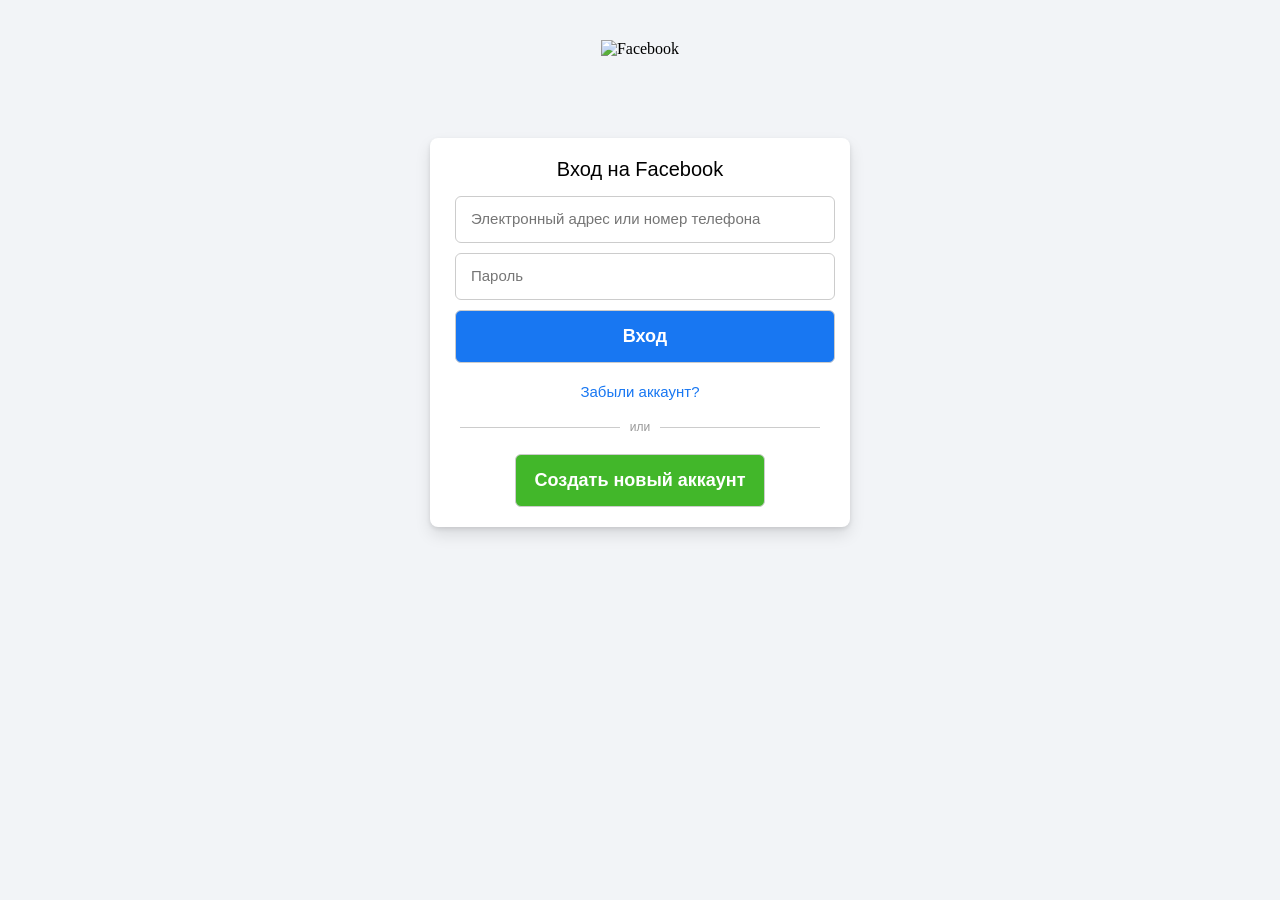
==== LoginPage.html @ eeeb891d "lab2/facebook" ====
<!DOCTYPE html>
<html lang="en">
<head>
    <meta charset="UTF-8">
    <meta name="viewport" content="width=device-width, initial-scale=1.0">
    <title>facebook login page</title>
    <link rel="stylesheet" href="style.css">
    <link rel="icon" href="icon.png" sizes='32x32' type="image/png">
</head>
<body>
    <div class="header-img">
            <img src="https://static.xx.fbcdn.net/rsrc.php/y1/r/4lCu2zih0ca.svg" alt="Facebook">
    </div><br>
    <div class="header-block">
        <span class="header-align">
            Вход на Facebook
        </span>
        <div class="form">
            <form>
                <input type="text" placeholder="Электронный адрес или номер телефона">
                <input type="text" placeholder="Пароль">
                <input type="button" value="Вход" class="btn">
            </form>
        </div>
        <div class="etc">
            <a href="https://youtu.be/dQw4w9WgXcQ?si=NWb4B2N9hnpx9iM" class="zabyli">Забыли аккаунт?</a>
        </div>
        <div class="separator">
            <span>или</span>
        </div>
        <div class="new-acc">
            <input type="button" value="Создать новый аккаунт" class="btn2">
        </div>

    </div>


</body>
</html>
---- style.css ----
body {
    background: #f2f4f7;
}

.header-img{ display: flex; align-content: center; justify-content: center; height: 80px; margin-top: 40px; }

.header-block {
    border-radius: 8px;
    box-shadow: 0 2px 4px #0000001a, 0 8px 16px #0000001a;
    margin: auto;
    padding: 20px;
    width: 380px;
    background: white;
}

.header-align {
    display: flex;
    justify-content: center;
    padding-bottom: 10px;
    font-family: Helvetica;
    font-size: 20px;
}

input {
    width: 100%;
    padding: 12px;
    border-radius: 6px;
    border: 1px solid #ccc;
    box-sizing: border-box;
    margin: 5px;
    padding: 15px;
}


input::placeholder{
    font-size: 15px;
    display: flex;
    align-content: center;
}

.btn{
    font-weight: bold;
    font-size: large;
    font-family: Helvetica;
    color: white;
    background-color: #1877f2;
}

.etc{
    display: flex;
    justify-content: center;
}

.zabyli{
    margin-top: 15px;
    font-size: 15px;
    font-family: Arial, Helvetica, sans-serif;
    text-decoration: none;
    color: #1877f2;
}


.separator {
    display: flex;
    align-items: center;      
    text-align: center;
    margin: 20px 0;           
}

.separator::before,
.separator::after {
    content: "";
    flex: 1;                   
    border-bottom: 1px solid #ccc;  
    margin: 0 10px;            
}

.separator span {
    color: #999;             
    font-size: 12px;      
    font-family: Arial, Helvetica, sans-serif;     
}


.btn2{
    color: white;
    background-color: #42b72a;
    font-weight: bold;
    font-size: large;
    width: 250px;
    display: flex;
    margin: auto;

}

.btn:hover{
    background-color: #1971e5;
}

.btn2:hover{
    background-color: #3fb328;
}
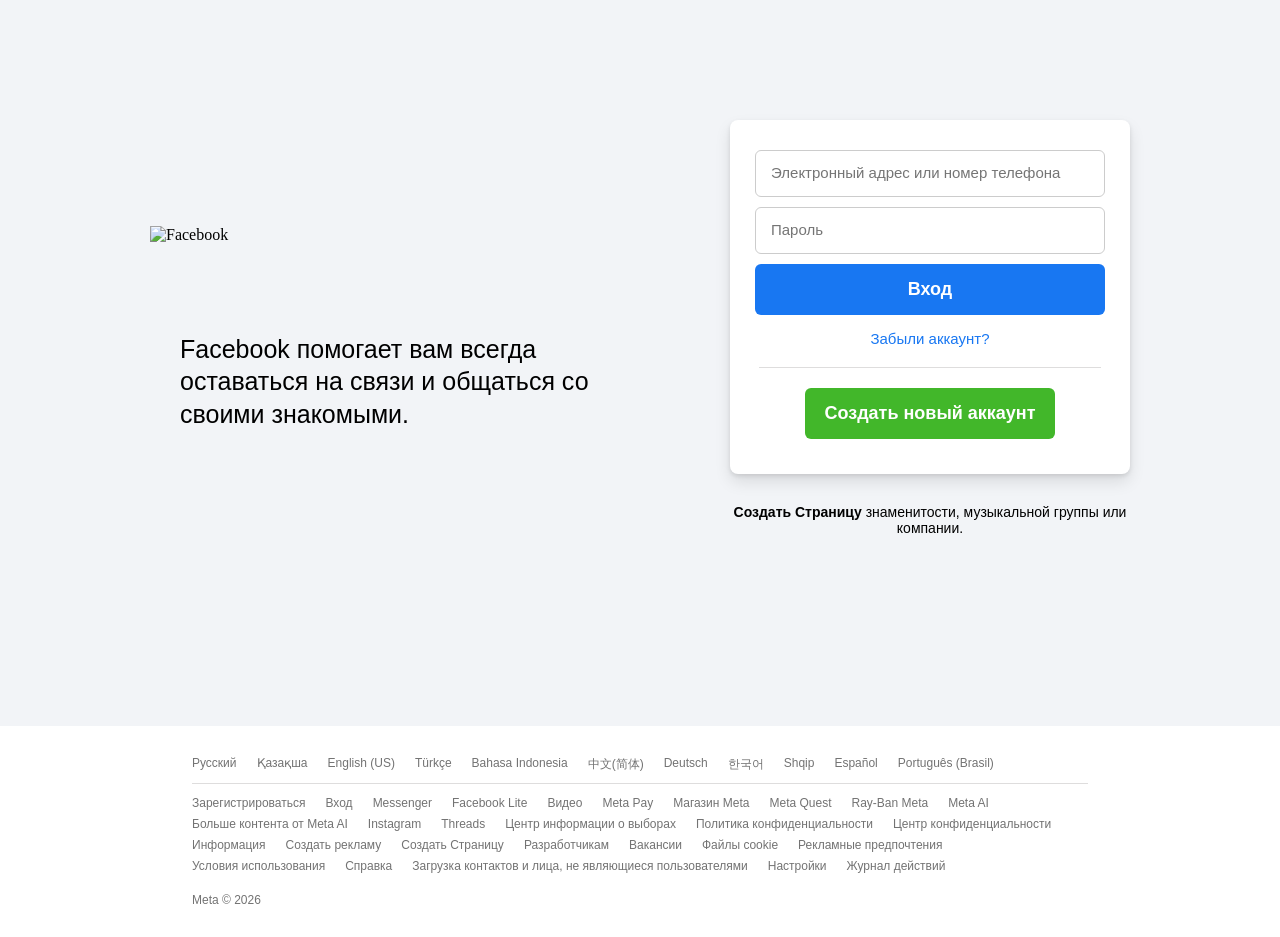
==== commit 71ab18bb: "facebook final" ====
--- a/LoginPage.html
+++ b/LoginPage.html
@@ -8,33 +8,88 @@
     <link rel="icon" href="icon.png" sizes='32x32' type="image/png">
 </head>
 <body>
-    <div class="header-img">
-            <img src="https://static.xx.fbcdn.net/rsrc.php/y1/r/4lCu2zih0ca.svg" alt="Facebook">
-    </div><br>
-    <div class="header-block">
-        <span class="header-align">
-            Вход на Facebook
-        </span>
-        <div class="form">
-            <form>
-                <input type="text" placeholder="Электронный адрес или номер телефона">
-                <input type="text" placeholder="Пароль">
-                <input type="button" value="Вход" class="btn">
-            </form>
+    <main class="main-content">
+        <div class="header-block">
+            <div class="left-side">
+                <img src="https://static.xx.fbcdn.net/rsrc.php/y1/r/4lCu2zih0ca.svg" alt="Facebook">
+                <p class="ph">Facebook помогает вам всегда оставаться на связи и общаться со своими знакомыми.</p>
+            </div>
+            <div class="right-side">
+                <div class="forma">
+                    <div class="form">
+                        <form>
+                            <input type="text" placeholder="Электронный адрес или номер телефона">
+                            <input type="password" placeholder="Пароль">
+                            <input type="button" value="Вход" class="btn">
+                        </form>
+                    </div>
+                    <div class="etc">
+                        <a href="https://youtu.be/dQw4w9WgXcQ?si=NWb4B2N9hnpx9iM" class="zabyli">Забыли аккаунт?</a>
+                    </div>
+                    <div class="separator"></div>
+                    <div class="new-acc">
+                        <input type="button" value="Создать новый аккаунт" class="btn2">
+                    </div>
+                </div>
+                <div class="desc">
+                    <a href="https://www.facebook.com/pages/create/?ref_type=registration_form"><b>Создать Страницу</b></a>
+                    <span>знаменитости, музыкальной группы или компании.</span>
+                </div>
+            </div>
         </div>
-        <div class="etc">
-            <a href="https://youtu.be/dQw4w9WgXcQ?si=NWb4B2N9hnpx9iM" class="zabyli">Забыли аккаунт?</a>
+    </main>
+    <footer>
+        <div class="lg">
+            <ul>
+                <li>Русский</li>
+                <li>Қазақша</li>
+                <li>English (US)</li>
+                <li>Türkçe</li>
+                <li>Bahasa Indonesia</li>
+                <li>中文(简体)</li>
+                <li>Deutsch</li>
+                <li>한국어</li>
+                <li>Shqip</li>
+                <li>Español</li>
+                <li>Português (Brasil)</li>
+            </ul>
         </div>
-        <div class="separator">
-            <span>или</span>
+        <div class="separator2"></div>
+        <div class="etc2">
+            <ul>
+                <li><a href="#">Зарегистрироваться</a></li>
+                <li><a href="#">Вход</a></li>
+                <li><a href="#">Messenger</a></li>
+                <li><a href="#">Facebook Lite</a></li>
+                <li><a href="#">Видео</a></li>
+                <li><a href="#">Meta Pay</a></li>
+                <li><a href="#">Магазин Meta</a></li>
+                <li><a href="#">Meta Quest</a></li>
+                <li><a href="#">Ray-Ban Meta</a></li>
+                <li><a href="#">Meta AI</a></li>
+                <li><a href="#">Больше контента от Meta AI</a></li>
+                <li><a href="#">Instagram</a></li>
+                <li><a href="#">Threads</a></li>
+                <li><a href="#">Центр информации о выборах</a></li>
+                <li><a href="#">Политика конфиденциальности</a></li>
+                <li><a href="#">Центр конфиденциальности</a></li>
+                <li><a href="#">Информация</a></li>
+                <li><a href="#">Создать рекламу</a></li>
+                <li><a href="#">Создать Страницу</a></li>
+                <li><a href="#">Разработчикам</a></li>
+                <li><a href="#">Вакансии</a></li>
+                <li><a href="#">Файлы cookie</a></li>
+                <li><a href="#">Рекламные предпочтения</a></li>
+                <li><a href="#">Условия использования</a></li>
+                <li><a href="#">Справка</a></li>
+                <li><a href="#">Загрузка контактов и лица, не являющиеся пользователями</a></li>
+                <li><a href="#">Настройки</a></li>
+                <li><a href="#">Журнал действий</a></li>
+            </ul>
         </div>
-        <div class="new-acc">
-            <input type="button" value="Создать новый аккаунт" class="btn2">
+        <div class="cc">
+            <p>Meta © 2026</p>
         </div>
-
-    </div>
-
-
+    </footer>
 </body>
 </html>
-
--- a/style.css
+++ b/style.css
@@ -1,36 +1,93 @@
+*{
+    margin: 0;
+    padding: 0;
+    box-sizing: border-box;
+}
+
+head, body{
+    height: 100%;
+}
+
 body {
     background: #f2f4f7;
-}
-
-.header-img{ display: flex; align-content: center; justify-content: center; height: 80px; margin-top: 40px; }
+    min-height: 100vh;
+    display: flex;
+    flex-direction: column;
+    overflow-y: auto;
+}
+
+.main-content {
+     /* flex: 1 0 auto; */
+    margin-top: 80px;
+    margin-bottom: 150px;
+    display: flex;
+    justify-content: center;
+    align-items: center;
+    width: 100%;
+    padding: 40px 20px;
+    min-height: 0;
+}
 
 .header-block {
+    background: #f2f4f7;
+    display: flex;
+    flex-direction: row;
+    justify-content: center;
+    align-items: center;
+    gap: 80px;
+    max-width: 1000px;
+    width: 100%;
+}
+
+.left-side {
+    max-width: 500px;
+    display: flex;
+    flex-direction: column;
+    justify-content: left;
+    /* margin-bottom: 150px; */
+}
+
+.left-side img { 
+    height: 107px; 
+    width: 300px;
+}
+
+.ph{
+    font-size: 25px;
+    font-family: Arial, Helvetica, sans-serif;
+    line-height: 1.3;
+    margin-left: 30px;
+}
+
+.right-side {
+    display: flex;
+    flex-direction: column;
+    align-items: center;
+}
+
+.forma{
+    background: white;
     border-radius: 8px;
     box-shadow: 0 2px 4px #0000001a, 0 8px 16px #0000001a;
-    margin: auto;
-    padding: 20px;
-    width: 380px;
-    background: white;
-}
-
-.header-align {
-    display: flex;
-    justify-content: center;
-    padding-bottom: 10px;
-    font-family: Helvetica;
-    font-size: 20px;
+    display: flex;
+    flex-direction: column;
+    justify-content: center;
+    align-items: center; 
+    padding: 20px;   
+    width: 400px;
+    gap: 5px;
+    margin-bottom: 30px;
 }
 
 input {
-    width: 100%;
-    padding: 12px;
+    display: flex;
+    width: 350px;
+    padding: 15px;
     border-radius: 6px;
     border: 1px solid #ccc;
     box-sizing: border-box;
-    margin: 5px;
-    padding: 15px;
-}
-
+    margin: 10px;
+}
 
 input::placeholder{
     font-size: 15px;
@@ -44,43 +101,43 @@
     font-family: Helvetica;
     color: white;
     background-color: #1877f2;
+    margin: auto;
+    cursor: pointer;
+    border: none;
 }
 
 .etc{
     display: flex;
     justify-content: center;
+    flex-direction: column;
 }
 
 .zabyli{
-    margin-top: 15px;
     font-size: 15px;
     font-family: Arial, Helvetica, sans-serif;
+    color: #1877f2;
     text-decoration: none;
-    color: #1877f2;
-}
-
+    margin: 10px;
+}
+
+.zabyli:hover{
+    text-decoration: underline;
+}
 
 .separator {
     display: flex;
     align-items: center;      
     text-align: center;
-    margin: 20px 0;           
+    width: 95%;
 }
 
 .separator::before,
 .separator::after {
     content: "";
     flex: 1;                   
-    border-bottom: 1px solid #ccc;  
-    margin: 0 10px;            
-}
-
-.separator span {
-    color: #999;             
-    font-size: 12px;      
-    font-family: Arial, Helvetica, sans-serif;     
-}
-
+    border-bottom: 1px solid #dedddd;  
+    margin: 5px 0;          
+}
 
 .btn2{
     color: white;
@@ -88,15 +145,122 @@
     font-weight: bold;
     font-size: large;
     width: 250px;
-    display: flex;
-    margin: auto;
-
+    margin-bottom: 15px;
+    cursor: pointer;
+    border: none;
 }
 
 .btn:hover{
-    background-color: #1971e5;
+    background-color: #166fe5;
 }
 
 .btn2:hover{
-    background-color: #3fb328;
+    background-color: #36a420;
+}
+
+.desc a{
+    text-decoration: none;
+    color: black;
+}
+
+.desc a:hover{
+    text-decoration: underline;
+}
+
+.desc{
+    width: 400px;
+    text-align: center;
+    font-size: 14px;
+    font-family: Arial, Helvetica, sans-serif;
+}
+
+footer{
+    background-color: white;
+    width: 100%;
+    padding: 30px 0;    
+    display: flex;
+    flex-wrap: wrap;
+    justify-content: center;
+    align-items: center;
+    flex-direction: column;
+    flex-shrink: 0;
+}
+
+.lg {
+    width: 70%;
+}
+
+.lg ul{
+    display: flex;
+    flex-direction: row;
+    justify-content: flex-start;
+    list-style: none;
+    gap: 20px;
+    flex-wrap: wrap;
+    font-family: Arial, Helvetica, sans-serif;
+    font-size: 12px;
+    color: #737373;
+}
+
+.separator2 {
+    display: flex;
+    align-items: center;      
+    text-align: center;
+    width: 70%;
+}
+
+.separator2::before,
+.separator2::after {
+    content: "";
+    flex: 1;                   
+    border-bottom: 1px solid #dedddd;  
+    margin-top: 10px;          
+}
+
+.etc2{
+    display: flex;
+    justify-content: center;
+    align-items: center;
+    width: 70%;
+}
+
+
+.etc2 ul{
+    width: 100%;
+    display: flex;
+    flex-direction: row;
+    list-style: none;
+    flex-wrap: wrap;
+    padding: 5px 0;
+    font-family: Arial, Helvetica, sans-serif;
+    font-size: 12px;
+    color: #737373;
+}
+
+.etc2 li{
+    margin-top: 7px;
+    margin-right: 20px;
+}
+
+.etc2 a{
+    text-decoration: none;
+    color: #737373;
+}
+
+.etc2 a:hover{
+    text-decoration: underline;
+}
+
+.cc{
+    width: 70%;
+    display: flex;
+    justify-content: flex-start;
+    align-items: center;
+    margin-top: 15px;
+}
+
+.cc p{
+    font-family: Arial, Helvetica, sans-serif;
+    font-size: 12px;
+    color: #737373;
 }
